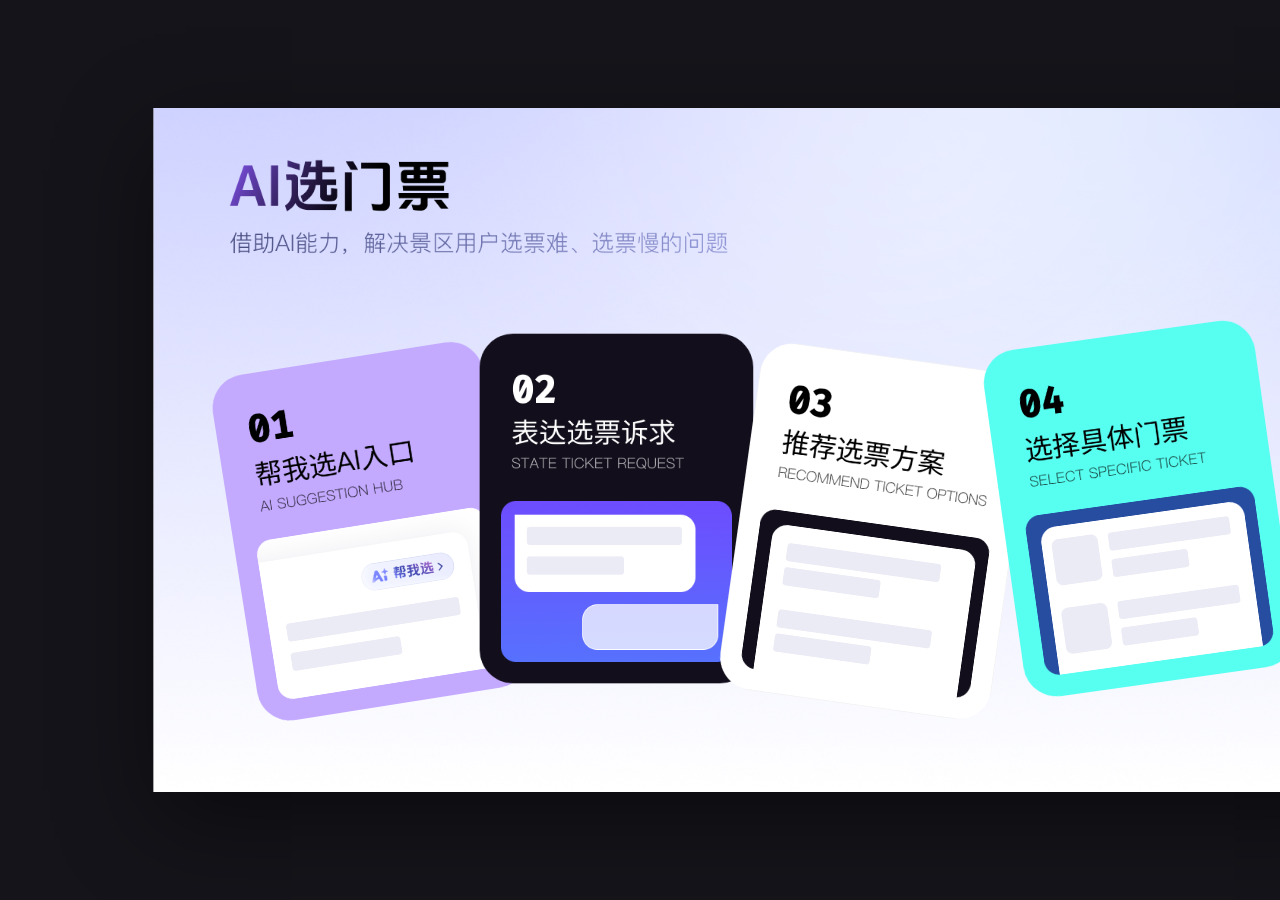
==== index.html @ b2e98a2e "feat: init ai选门票 project - 1600x900 fixed canvas with 4 fan-shaped cards - Hover interaction: FLIP e" ====
<!DOCTYPE html>
<html lang="zh-CN">
<head>
  <meta charset="UTF-8">
  <meta name="viewport" content="width=device-width, initial-scale=1.0">
  <title>AI选门票 · 双月重点</title>
  <link rel="stylesheet" href="styles.css">
</head>
<body>
  <div class="viewport" id="viewport">
    <div class="board" id="board">
      <img class="board-bg" src="assets/board-bg.png" alt="背景">

      <div class="cards" id="cards">
        <article class="card card-1"><img class="card-img" src="assets/card-1.png" alt="01 帮我选AI入口"></article>
        <article class="card card-2"><img class="card-img" src="assets/card-2.png" alt="02 表达选票诉求"></article>
        <article class="card card-3"><img class="card-img" src="assets/card-3.png" alt="03 推荐选票方案"></article>
        <article class="card card-4"><img class="card-img" src="assets/card-4.png" alt="04 选择具体门票"></article>
      </div>

      <div class="flip-mask"></div>
      <img class="fx-img fx-l" src="assets/test1-Left.png" alt="左标题">
      <img class="fx-img fx-r" src="assets/test1-Right.png" alt="右标题">
      <div class="flipped-yemian">
        <img class="yemian-layer yemian-img" src="assets/yemian1.png" alt="页面">
        <video class="yemian-layer yemian-video" playsinline webkit-playsinline preload="auto" muted loop aria-label="页面视频"></video>
      </div>
    </div>
  </div>

  <script src="https://cdnjs.cloudflare.com/ajax/libs/gsap/3.12.5/gsap.min.js"></script>
  <script src="script.js"></script>
</body>
</html>
---- styles.css ----
* {
  margin: 0;
  padding: 0;
  box-sizing: border-box;
}

html, body {
  width: 100%;
  height: 100%;
  background: #14141a;
  -webkit-font-smoothing: antialiased;
  overflow: hidden;
}

body {
  display: flex;
  justify-content: center;
  align-items: center;
  min-height: 100vh;
}

.viewport {
  width: 1600px;
  height: 900px;
  position: relative;
  transform-origin: center center;
}

.board {
  position: absolute;
  inset: 0;
  width: 1600px;
  height: 900px;
  border-radius: 0;
  overflow: visible;
  background: #FFFFFF;
  box-shadow: 0 40px 120px rgba(0,0,0,0.45), 0 0 0 1px rgba(255,255,255,0.5) inset;
}

.board-bg {
  position: absolute;
  inset: 0;
  width: 100%;
  height: 100%;
  object-fit: cover;
  display: block;
  z-index: 1;
  -webkit-user-drag: none;
  user-select: none;
  pointer-events: none;
}

.cards {
  position: absolute;
  inset: 0;
  z-index: 5;
}

.card {
  position: absolute;
  width: 360px;
  height: 460px;
  transform-origin: center center;
  will-change: transform, opacity;
  background: transparent;
  overflow: visible;
  cursor: pointer;
}

.card-img {
  display: block;
  width: 100%;
  height: 100%;
  object-fit: contain;
  -webkit-user-drag: none;
  user-select: none;
  pointer-events: none;
  border-radius: 44px;
}

.card-1 {
  left: 105px;
  top: 327px;
  transform: rotate(-9deg);
  z-index: 10;
}

.card-2 {
  left: 429px;
  top: 297px;
  transform: rotate(0deg);
  z-index: 11;
}

.card-3 {
  left: 770px;
  top: 327px;
  transform: rotate(8deg);
  z-index: 12;
}

.card-4 {
  left: 1117px;
  top: 297px;
  transform: rotate(-8deg);
  z-index: 13;
}

.flip-mask {
  position: absolute;
  inset: 0;
  width: 100%;
  height: 100%;
  z-index: 20;
  opacity: 0;
  pointer-events: none;
  will-change: opacity;
}

.board[data-card="1"] .flip-mask {
  background: linear-gradient(135deg, #D6C5FF 0%, #E1D3FF 45%, #C9B4FF 100%);
}

.board[data-card="2"] .flip-mask {
  background: linear-gradient(135deg, #241E3F 0%, #1B1633 50%, #110E1E 100%);
}

.board[data-card="3"] .flip-mask {
  background: linear-gradient(135deg, #FFFFFF 0%, #F7F8FF 50%, #F0F1FB 100%);
}

.board[data-card="4"] .flip-mask {
  background: linear-gradient(135deg, #D4FFF9 0%, #B5FFF6 40%, #7EF8F0 100%);
}

.fx-img {
  position: absolute;
  top: 50%;
  z-index: 30;
  transform: translateY(-50%);
  opacity: 0;
  pointer-events: none;
  will-change: transform, opacity;
  user-select: none;
  -webkit-user-drag: none;
  object-fit: contain;
  display: block;
}

.fx-img.fx-l {
  left: 120px;
  right: calc(50% + 280px);
  max-width: calc(50% - 400px);
  width: auto;
  height: 42%;
}

.fx-img.fx-r {
  right: 120px;
  left: calc(50% + 280px);
  max-width: calc(50% - 400px);
  width: auto;
  height: 42%;
}

.flipped-yemian {
  position: absolute;
  z-index: 25;
  left: 50%;
  top: 50%;
  width: 372px;
  height: 780px;
  margin-left: -186px;
  margin-top: -390px;
  opacity: 0;
  pointer-events: none;
  will-change: transform, opacity;
  transform-origin: center center;
  border-radius: 44px;
  overflow: hidden;
  filter: none;
}

.yemian-layer {
  position: absolute;
  inset: 0;
  width: 100%;
  height: 100%;
  object-fit: contain;
  display: block;
  background: transparent;
  -webkit-user-drag: none;
  user-select: none;
  pointer-events: none;
}

.yemian-video {
  display: none;
}

.flipped-yemian[data-layer="video"] .yemian-img { display: none; }
.flipped-yemian[data-layer="video"] .yemian-video { display: block; }
.flipped-yemian[data-layer="img"] .yemian-img { display: block; }
.flipped-yemian[data-layer="img"] .yemian-video { display: none; }
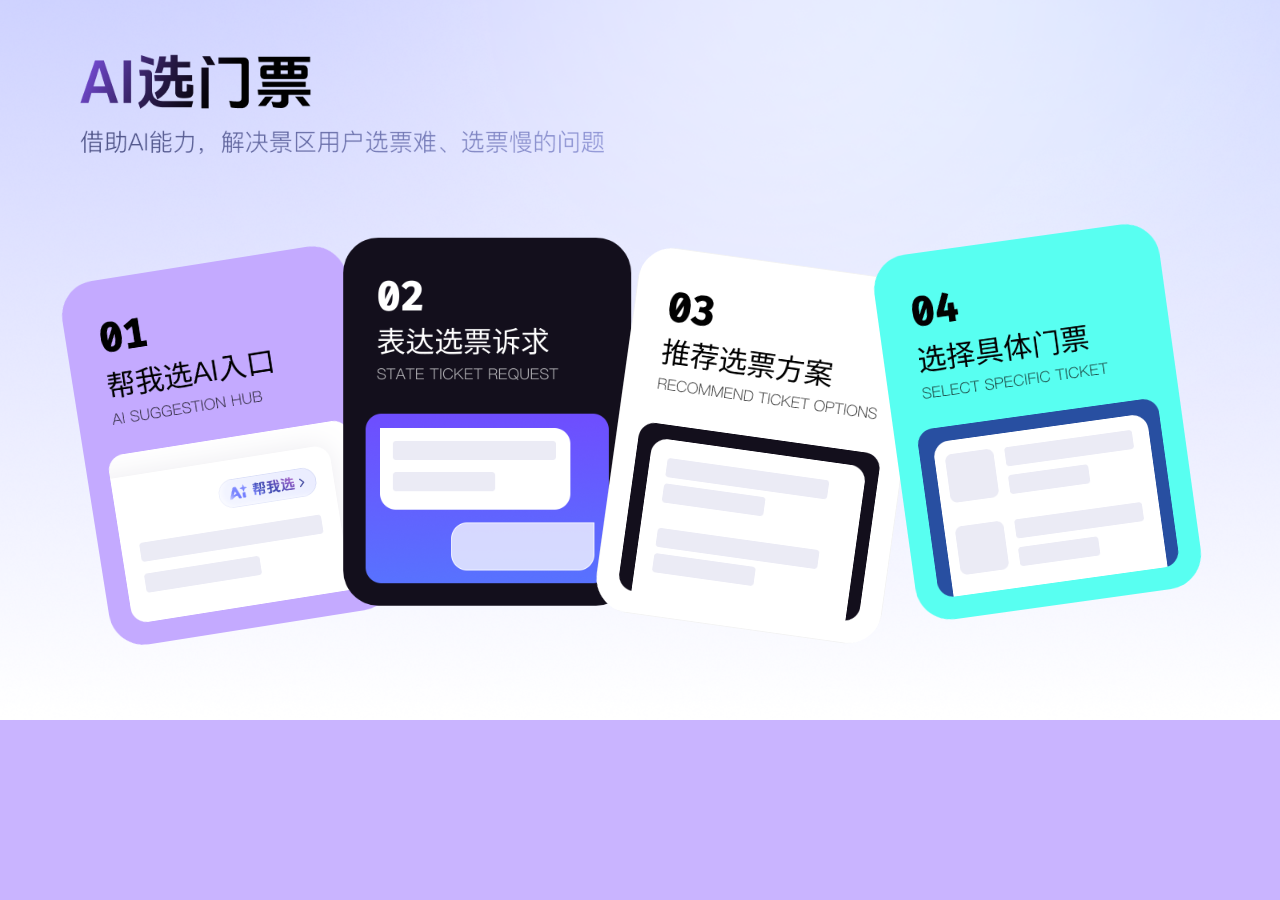
==== commit 6ed458a3: "fix: left-top align + gradient body bg + board-bg as CSS background, eliminate all gaps" ====
--- a/index.html
+++ b/index.html
@@ -9,8 +9,6 @@
 <body>
   <div class="viewport" id="viewport">
     <div class="board" id="board">
-      <img class="board-bg" src="assets/board-bg.png" alt="背景">
-
       <div class="cards" id="cards">
         <article class="card card-1"><img class="card-img" src="assets/card-1.png" alt="01 帮我选AI入口"></article>
         <article class="card card-2"><img class="card-img" src="assets/card-2.png" alt="02 表达选票诉求"></article>
--- a/styles.css
+++ b/styles.css
@@ -7,47 +7,37 @@
 html, body {
   width: 100%;
   height: 100%;
-  background: #14141a;
+  background: #C9B4FF;
   -webkit-font-smoothing: antialiased;
   overflow: hidden;
 }
 
 body {
-  display: flex;
-  justify-content: center;
-  align-items: center;
-  min-height: 100vh;
+  display: block;
+  margin: 0;
+  padding: 0;
 }
 
 .viewport {
   width: 1600px;
   height: 900px;
-  position: relative;
-  transform-origin: center center;
+  position: absolute;
+  top: 0;
+  left: 0;
+  transform-origin: top left;
 }
 
 .board {
   position: absolute;
-  inset: 0;
+  top: 0;
+  left: 0;
   width: 1600px;
   height: 900px;
   border-radius: 0;
   overflow: visible;
-  background: #FFFFFF;
-  box-shadow: 0 40px 120px rgba(0,0,0,0.45), 0 0 0 1px rgba(255,255,255,0.5) inset;
-}
-
-.board-bg {
-  position: absolute;
-  inset: 0;
-  width: 100%;
-  height: 100%;
-  object-fit: cover;
-  display: block;
+  background: url('assets/board-bg.png') no-repeat center center;
+  background-size: 1600px 900px;
   z-index: 1;
-  -webkit-user-drag: none;
-  user-select: none;
-  pointer-events: none;
 }
 
 .cards {
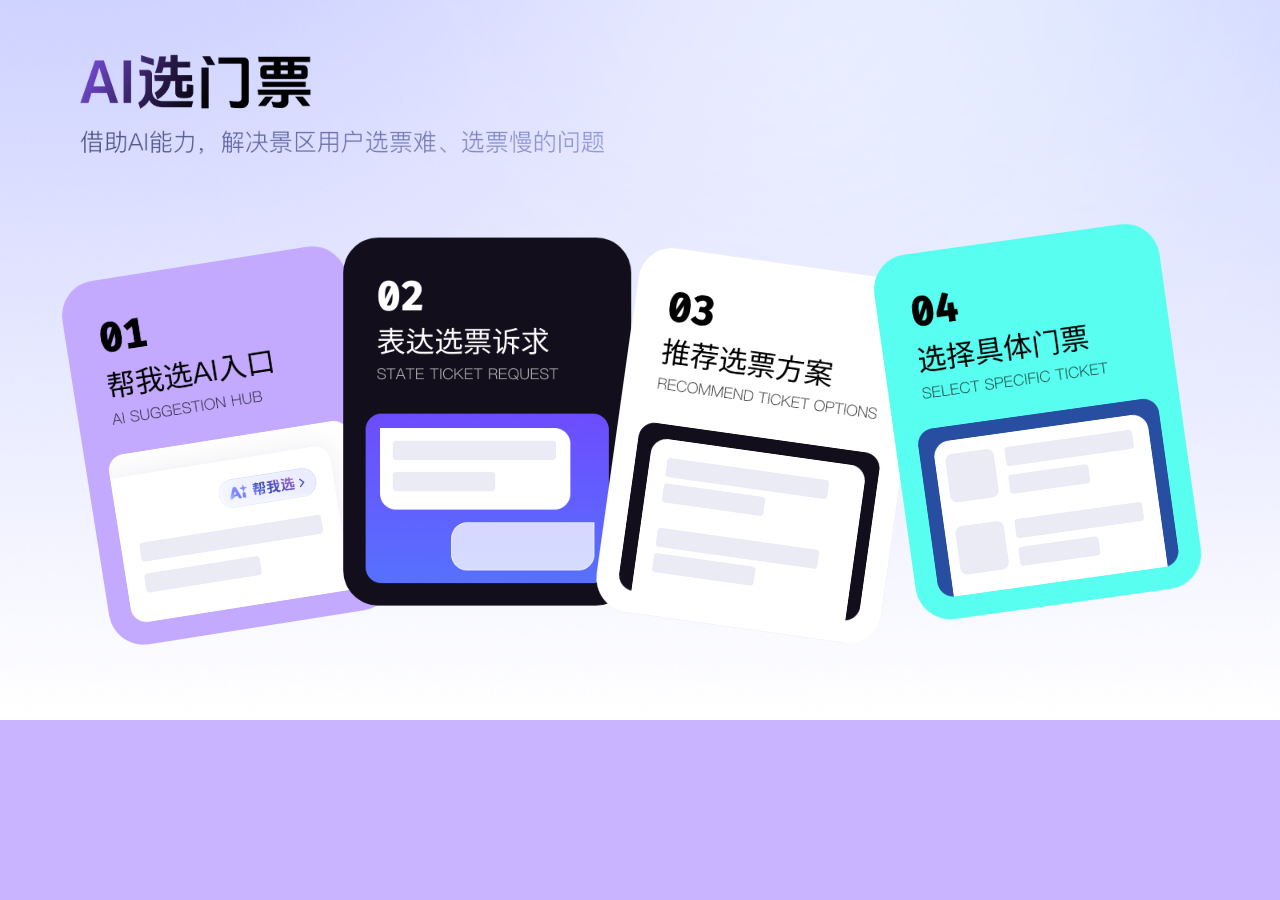
==== commit 38f59e16: "fix: restore board-bg as img element, CSS fix, left-top alignment" ====
--- a/index.html
+++ b/index.html
@@ -9,6 +9,8 @@
 <body>
   <div class="viewport" id="viewport">
     <div class="board" id="board">
+      <img class="board-bg" src="assets/board-bg.png" alt="背景">
+
       <div class="cards" id="cards">
         <article class="card card-1"><img class="card-img" src="assets/card-1.png" alt="01 帮我选AI入口"></article>
         <article class="card card-2"><img class="card-img" src="assets/card-2.png" alt="02 表达选票诉求"></article>
--- a/styles.css
+++ b/styles.css
@@ -35,9 +35,21 @@
   height: 900px;
   border-radius: 0;
   overflow: visible;
-  background: url('assets/board-bg.png') no-repeat center center;
-  background-size: 1600px 900px;
   z-index: 1;
+}
+
+.board-bg {
+  position: absolute;
+  top: 0;
+  left: 0;
+  width: 1600px;
+  height: 900px;
+  object-fit: fill;
+  display: block;
+  z-index: 1;
+  -webkit-user-drag: none;
+  user-select: none;
+  pointer-events: none;
 }
 
 .cards {
